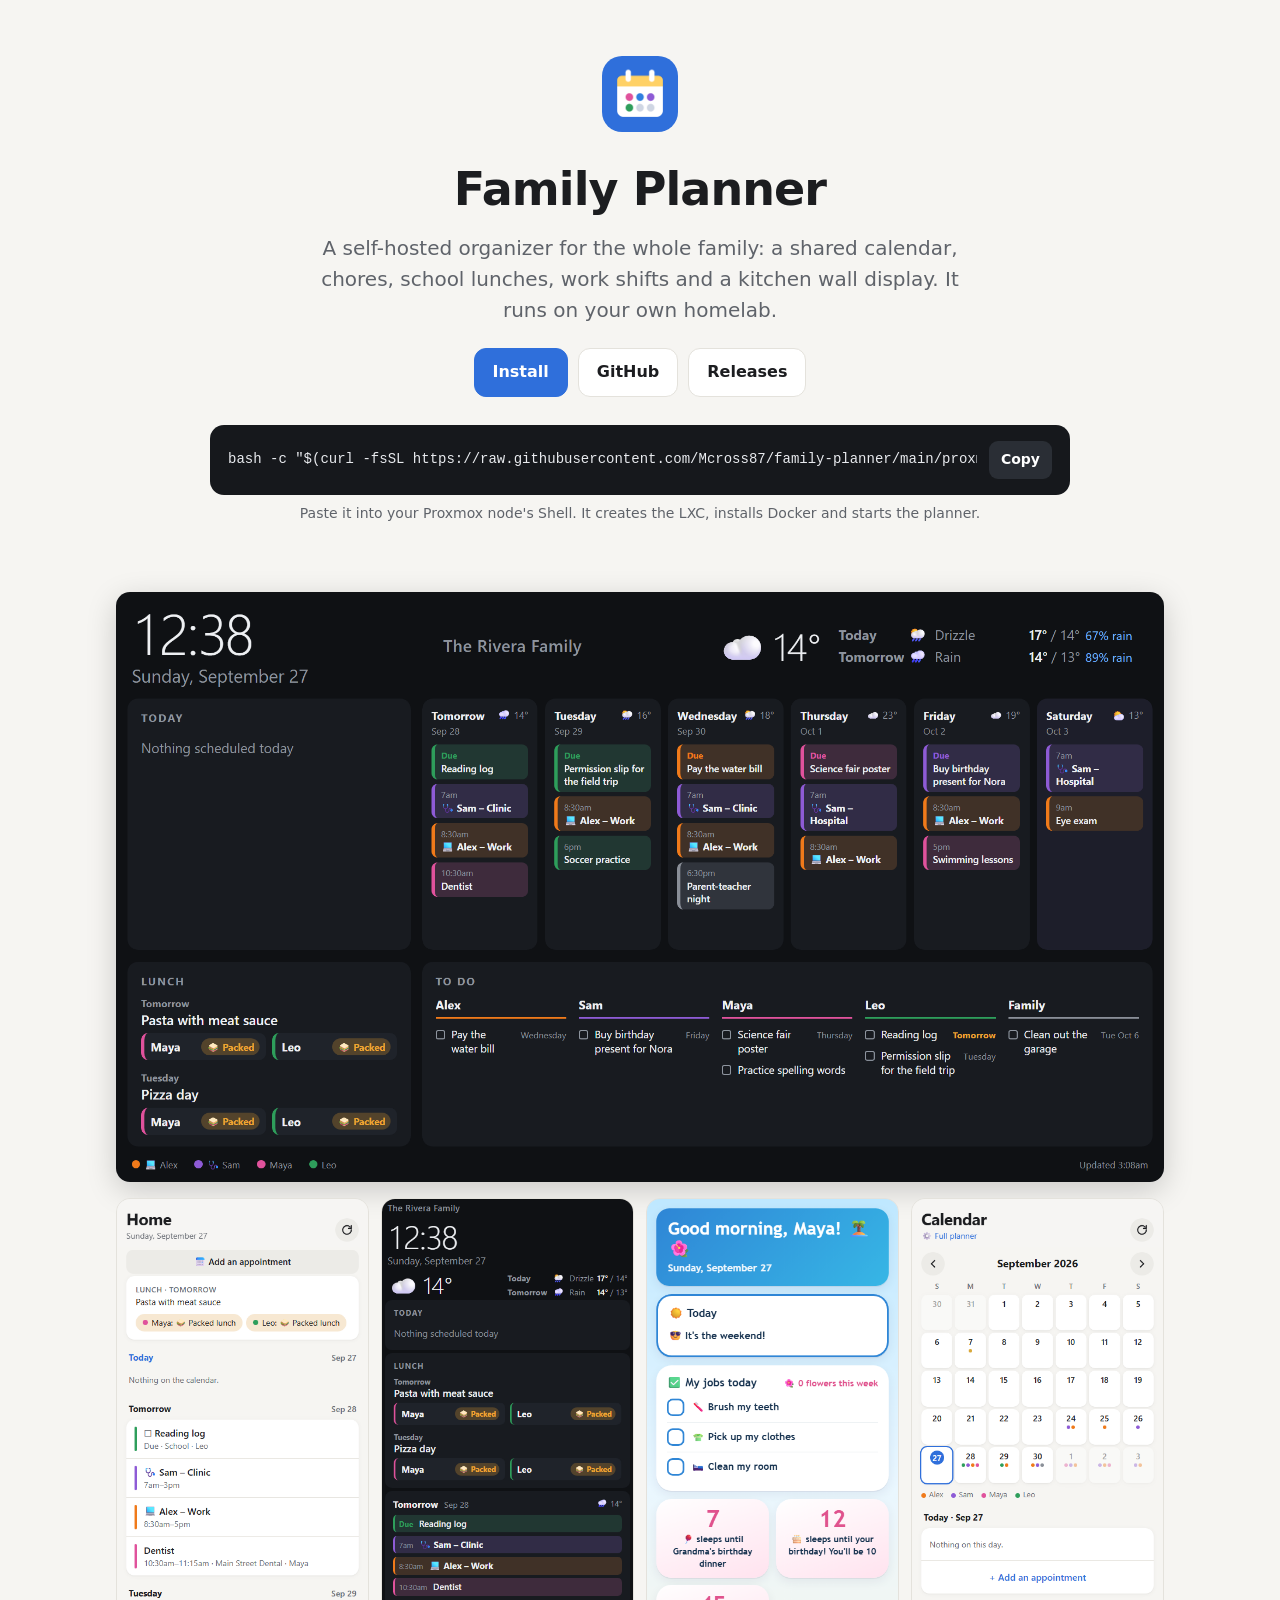
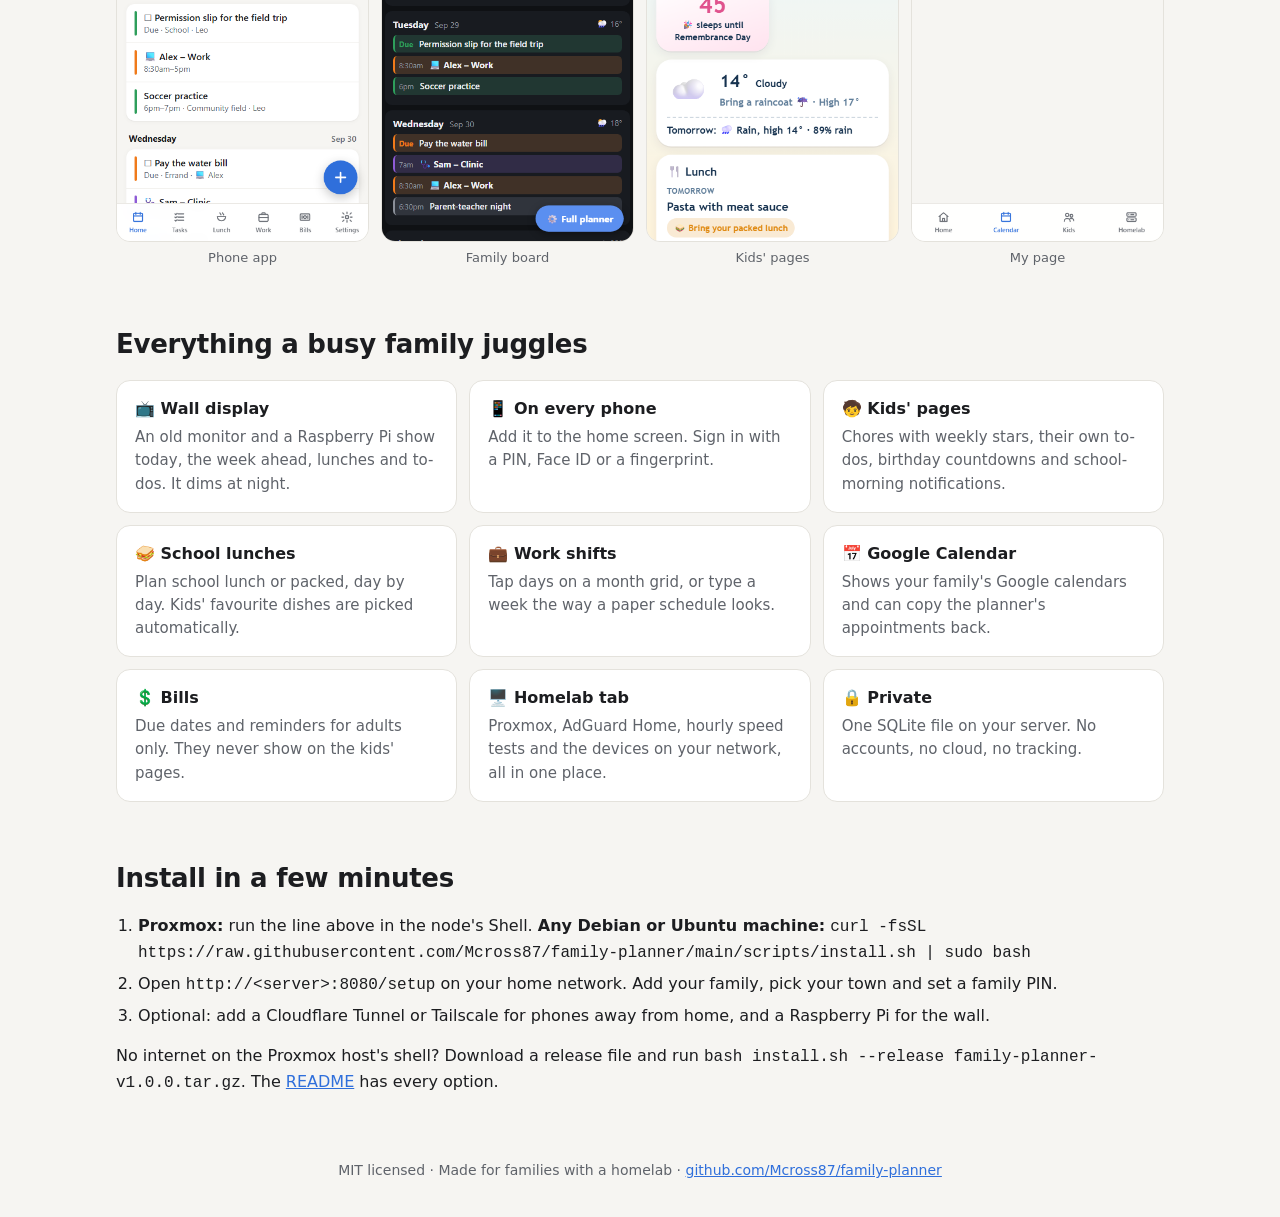
==== docs/index.html @ 089ecfaa "Family Planner v1.0.0 A self-hosted family organizer: wall display, phone app, kids' pages, tasks, a" ====
<!doctype html>
<html lang="en">
<head>
  <meta charset="utf-8">
  <meta name="viewport" content="width=device-width, initial-scale=1">
  <title>Family Planner</title>
  <meta name="description" content="A self-hosted family organizer for your homelab: shared calendar, chores, school lunches, shifts, a wall display and kids' pages. One-line Proxmox install.">
  <link rel="icon" href="screenshots/icon.svg" type="image/svg+xml">
  <style>
    :root { --bg: #f6f5f2; --card: #ffffff; --text: #1c1d20; --muted: #5f636a; --line: #e4e2dc; --accent: #2f6fdb; --code: #16181c; --code-text: #e8eaee; }
    @media (prefers-color-scheme: dark) {
      :root:not([data-theme="light"]) { --bg: #121417; --card: #1c1f24; --text: #eceef1; --muted: #9aa0a8; --line: #2c3036; --accent: #6b9bf2; --code: #0b0c0e; }
    }
    :root[data-theme="dark"] { --bg: #121417; --card: #1c1f24; --text: #eceef1; --muted: #9aa0a8; --line: #2c3036; --accent: #6b9bf2; --code: #0b0c0e; }
    * { box-sizing: border-box; }
    body { margin: 0; background: var(--bg); color: var(--text); font: 16px/1.55 system-ui, -apple-system, "Segoe UI", Roboto, sans-serif; }
    .wrap { max-width: 1080px; margin: 0 auto; padding: 0 16px; }
    header { padding: 56px 0 28px; text-align: center; }
    header img.logo { width: 76px; height: 76px; border-radius: 20px; }
    h1 { font-size: clamp(30px, 5vw, 46px); margin: 14px 0 8px; letter-spacing: -.02em; }
    .lead { font-size: clamp(17px, 2.2vw, 20px); color: var(--muted); max-width: 680px; margin: 0 auto; }
    .buttons { display: flex; gap: 10px; justify-content: center; flex-wrap: wrap; margin: 22px 0 0; }
    .btn { display: inline-block; padding: 11px 18px; border-radius: 12px; font-weight: 650; text-decoration: none; border: 1px solid var(--line); color: var(--text); background: var(--card); }
    .btn.primary { background: var(--accent); border-color: var(--accent); color: #fff; }
    .install { background: var(--code); color: var(--code-text); border-radius: 14px; padding: 16px 18px; margin: 28px auto 0; max-width: 860px;
               display: flex; gap: 12px; align-items: center; }
    .install code { font: 14px/1.5 ui-monospace, SFMono-Regular, Menlo, Consolas, monospace; overflow-x: auto; white-space: nowrap; flex: 1; }
    .install button { flex: none; border: 0; border-radius: 9px; padding: 8px 12px; font: inherit; font-size: 14px; font-weight: 600; background: #2a2e35; color: #fff; cursor: pointer; }
    .note { text-align: center; color: var(--muted); font-size: 14px; margin: 8px 0 0; }
    .shot-wide { margin: 40px 0 16px; }
    .shot-wide img { width: 100%; border-radius: 14px; display: block; box-shadow: 0 8px 30px rgba(0,0,0,.18); }
    .shots { display: grid; grid-template-columns: repeat(4, minmax(0, 1fr)); gap: 12px; }
    .shots figure { margin: 0; }
    .shots img { width: 100%; border-radius: 14px; display: block; border: 1px solid var(--line); }
    figcaption { font-size: 13px; color: var(--muted); text-align: center; margin-top: 6px; }
    h2 { font-size: 26px; margin: 56px 0 16px; letter-spacing: -.01em; }
    .grid { display: grid; grid-template-columns: repeat(3, minmax(0, 1fr)); gap: 12px; }
    .card { background: var(--card); border: 1px solid var(--line); border-radius: 14px; padding: 16px 18px; }
    .card h3 { margin: 0 0 4px; font-size: 16px; }
    .card p { margin: 0; color: var(--muted); font-size: 15px; }
    ol.steps { padding-left: 22px; } ol.steps li { margin: 6px 0; }
    pre { background: var(--code); color: var(--code-text); border-radius: 12px; padding: 14px 16px; overflow-x: auto; font: 13.5px/1.55 ui-monospace, SFMono-Regular, Menlo, Consolas, monospace; }
    footer { color: var(--muted); font-size: 14px; text-align: center; padding: 48px 0 40px; }
    a { color: var(--accent); }
    @media (max-width: 760px) { .shots { grid-template-columns: repeat(2, minmax(0, 1fr)); } .grid { grid-template-columns: 1fr; } .install { flex-direction: column; align-items: stretch; } }
  </style>
</head>
<body>
  <div class="wrap">
    <header>
      <img class="logo" src="screenshots/icon-180.png" alt="">
      <h1>Family Planner</h1>
      <p class="lead">A self-hosted organizer for the whole family: a shared calendar, chores, school lunches,
        work shifts and a kitchen wall display. It runs on your own homelab.</p>
      <div class="buttons">
        <a class="btn primary" href="https://github.com/Mcross87/family-planner#install">Install</a>
        <a class="btn" href="https://github.com/Mcross87/family-planner">GitHub</a>
        <a class="btn" href="https://github.com/Mcross87/family-planner/releases">Releases</a>
      </div>
      <div class="install">
        <code id="one-liner">bash -c "$(curl -fsSL https://raw.githubusercontent.com/Mcross87/family-planner/main/proxmox/install.sh)"</code>
        <button type="button" id="copy">Copy</button>
      </div>
      <p class="note">Paste it into your Proxmox node's Shell. It creates the LXC, installs Docker and starts the planner.</p>
    </header>

    <div class="shot-wide"><img src="screenshots/wall-display.png" alt="The wall display: clock, weather, today, the next six days, lunches and to-dos"></div>
    <div class="shots">
      <figure><img src="screenshots/phone-home.png" alt="Phone app home"><figcaption>Phone app</figcaption></figure>
      <figure><img src="screenshots/phone-board.png" alt="Family board on a phone"><figcaption>Family board</figcaption></figure>
      <figure><img src="screenshots/kids-page.png" alt="A kid's page"><figcaption>Kids' pages</figcaption></figure>
      <figure><img src="screenshots/my-page-calendar.png" alt="Month calendar"><figcaption>My page</figcaption></figure>
    </div>

    <h2>Everything a busy family juggles</h2>
    <div class="grid">
      <div class="card"><h3>📺 Wall display</h3><p>An old monitor and a Raspberry Pi show today, the week ahead, lunches and to-dos. It dims at night.</p></div>
      <div class="card"><h3>📱 On every phone</h3><p>Add it to the home screen. Sign in with a PIN, Face ID or a fingerprint.</p></div>
      <div class="card"><h3>🧒 Kids' pages</h3><p>Chores with weekly stars, their own to-dos, birthday countdowns and school-morning notifications.</p></div>
      <div class="card"><h3>🥪 School lunches</h3><p>Plan school lunch or packed, day by day. Kids' favourite dishes are picked automatically.</p></div>
      <div class="card"><h3>💼 Work shifts</h3><p>Tap days on a month grid, or type a week the way a paper schedule looks.</p></div>
      <div class="card"><h3>📅 Google Calendar</h3><p>Shows your family's Google calendars and can copy the planner's appointments back.</p></div>
      <div class="card"><h3>💲 Bills</h3><p>Due dates and reminders for adults only. They never show on the kids' pages.</p></div>
      <div class="card"><h3>🖥️ Homelab tab</h3><p>Proxmox, AdGuard Home, hourly speed tests and the devices on your network, all in one place.</p></div>
      <div class="card"><h3>🔒 Private</h3><p>One SQLite file on your server. No accounts, no cloud, no tracking.</p></div>
    </div>

    <h2>Install in a few minutes</h2>
    <ol class="steps">
      <li><b>Proxmox:</b> run the line above in the node's Shell. <b>Any Debian or Ubuntu machine:</b>
        <code>curl -fsSL https://raw.githubusercontent.com/Mcross87/family-planner/main/scripts/install.sh | sudo bash</code></li>
      <li>Open <code>http://&lt;server&gt;:8080/setup</code> on your home network. Add your family, pick your town and set a family PIN.</li>
      <li>Optional: add a Cloudflare Tunnel or Tailscale for phones away from home, and a Raspberry Pi for the wall.</li>
    </ol>
    <p>No internet on the Proxmox host's shell? Download a release file and run
      <code>bash install.sh --release family-planner-v1.0.0.tar.gz</code>. The <a href="https://github.com/Mcross87/family-planner#install">README</a> has every option.</p>

    <footer>MIT licensed · Made for families with a homelab · <a href="https://github.com/Mcross87/family-planner">github.com/Mcross87/family-planner</a></footer>
  </div>
  <script>
    document.getElementById("copy").addEventListener("click", async e => {
      try { await navigator.clipboard.writeText(document.getElementById("one-liner").textContent); e.target.textContent = "Copied"; }
      catch (_) { e.target.textContent = "Select and copy"; }
      setTimeout(() => (e.target.textContent = "Copy"), 1800);
    });
  </script>
</body>
</html>
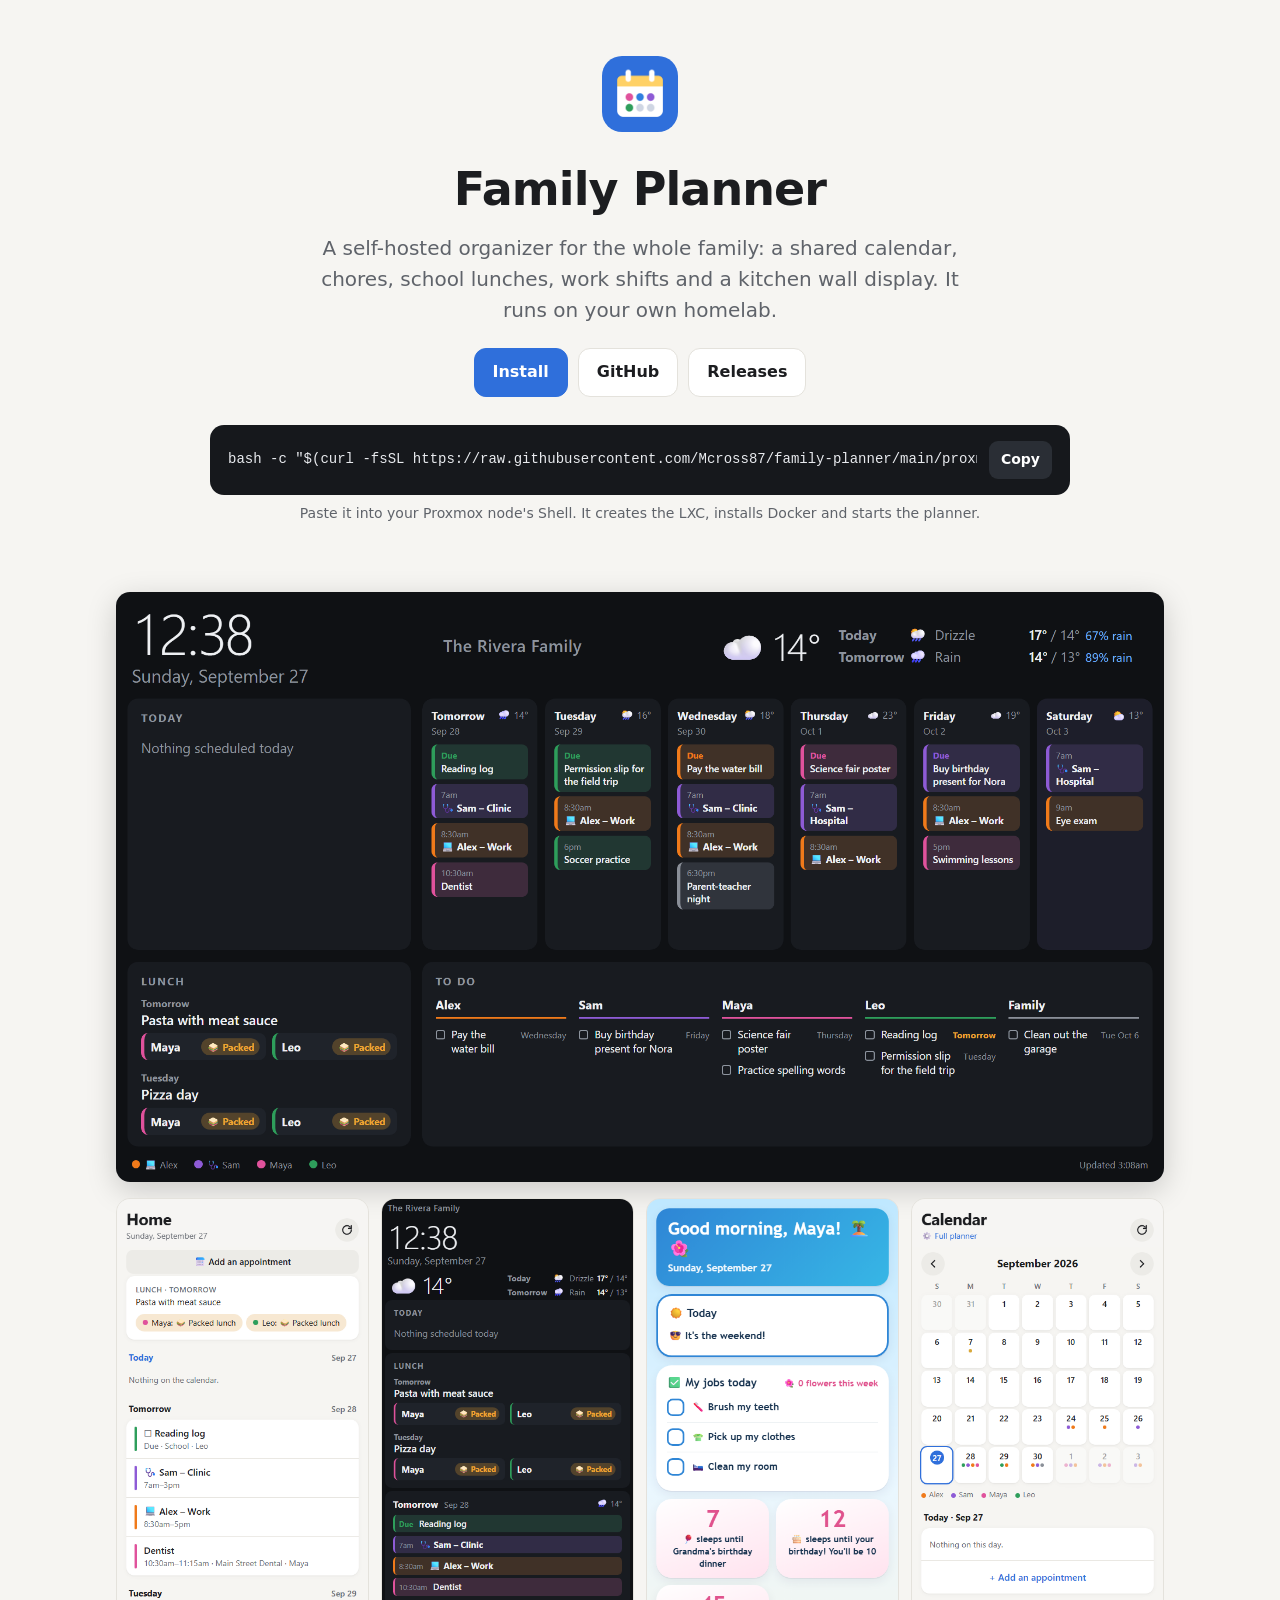
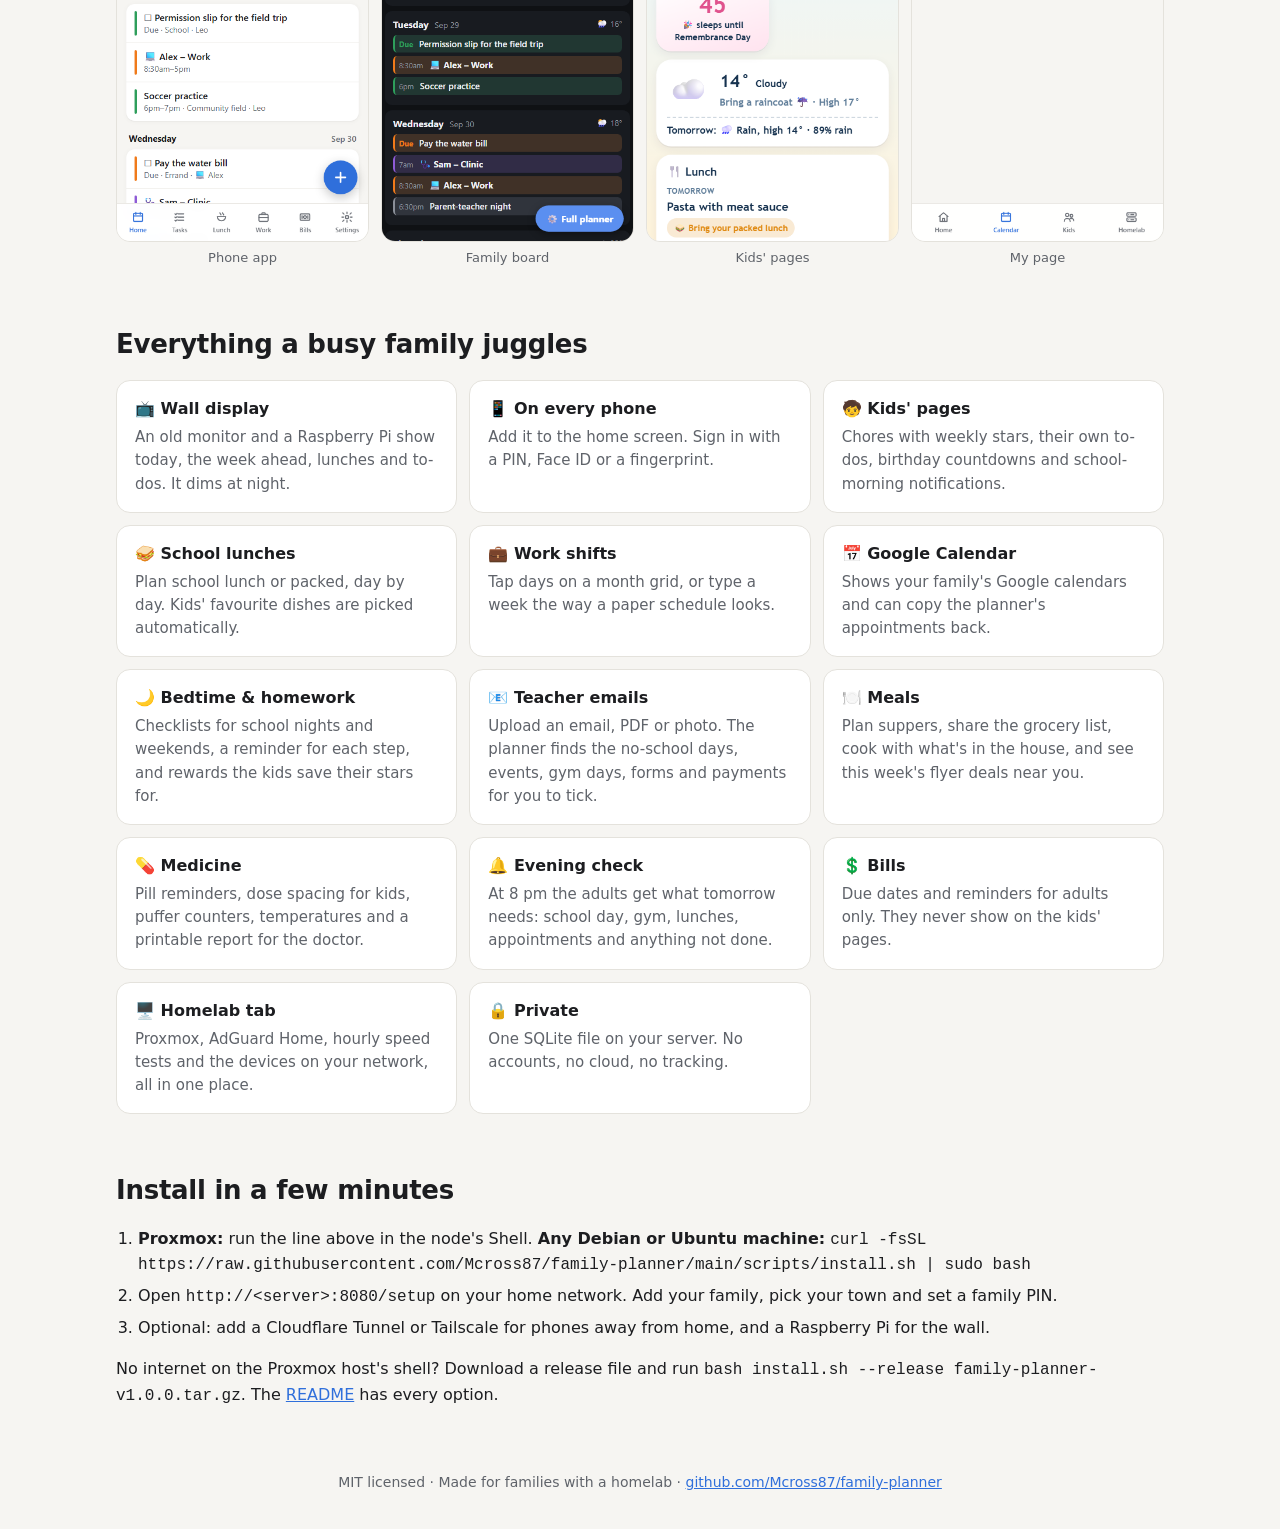
==== commit 4ae09e56: "Family Planner v1.1.0 Bedtime and homework routines, rewards, teacher emails (with OCR), meals and f" ====
--- a/docs/index.html
+++ b/docs/index.html
@@ -4,7 +4,7 @@
   <meta charset="utf-8">
   <meta name="viewport" content="width=device-width, initial-scale=1">
   <title>Family Planner</title>
-  <meta name="description" content="A self-hosted family organizer for your homelab: shared calendar, chores, school lunches, shifts, a wall display and kids' pages. One-line Proxmox install.">
+  <meta name="description" content="A self-hosted family organizer for your homelab: shared calendar, chores, school lunches, meals, medicine, shifts, a wall display and kids' pages. One-line Proxmox install.">
   <link rel="icon" href="screenshots/icon.svg" type="image/svg+xml">
   <style>
     :root { --bg: #f6f5f2; --card: #ffffff; --text: #1c1d20; --muted: #5f636a; --line: #e4e2dc; --accent: #2f6fdb; --code: #16181c; --code-text: #e8eaee; }
@@ -80,6 +80,11 @@
       <div class="card"><h3>🥪 School lunches</h3><p>Plan school lunch or packed, day by day. Kids' favourite dishes are picked automatically.</p></div>
       <div class="card"><h3>💼 Work shifts</h3><p>Tap days on a month grid, or type a week the way a paper schedule looks.</p></div>
       <div class="card"><h3>📅 Google Calendar</h3><p>Shows your family's Google calendars and can copy the planner's appointments back.</p></div>
+      <div class="card"><h3>🌙 Bedtime &amp; homework</h3><p>Checklists for school nights and weekends, a reminder for each step, and rewards the kids save their stars for.</p></div>
+      <div class="card"><h3>📧 Teacher emails</h3><p>Upload an email, PDF or photo. The planner finds the no-school days, events, gym days, forms and payments for you to tick.</p></div>
+      <div class="card"><h3>🍽️ Meals</h3><p>Plan suppers, share the grocery list, cook with what's in the house, and see this week's flyer deals near you.</p></div>
+      <div class="card"><h3>💊 Medicine</h3><p>Pill reminders, dose spacing for kids, puffer counters, temperatures and a printable report for the doctor.</p></div>
+      <div class="card"><h3>🔔 Evening check</h3><p>At 8 pm the adults get what tomorrow needs: school day, gym, lunches, appointments and anything not done.</p></div>
       <div class="card"><h3>💲 Bills</h3><p>Due dates and reminders for adults only. They never show on the kids' pages.</p></div>
       <div class="card"><h3>🖥️ Homelab tab</h3><p>Proxmox, AdGuard Home, hourly speed tests and the devices on your network, all in one place.</p></div>
       <div class="card"><h3>🔒 Private</h3><p>One SQLite file on your server. No accounts, no cloud, no tracking.</p></div>
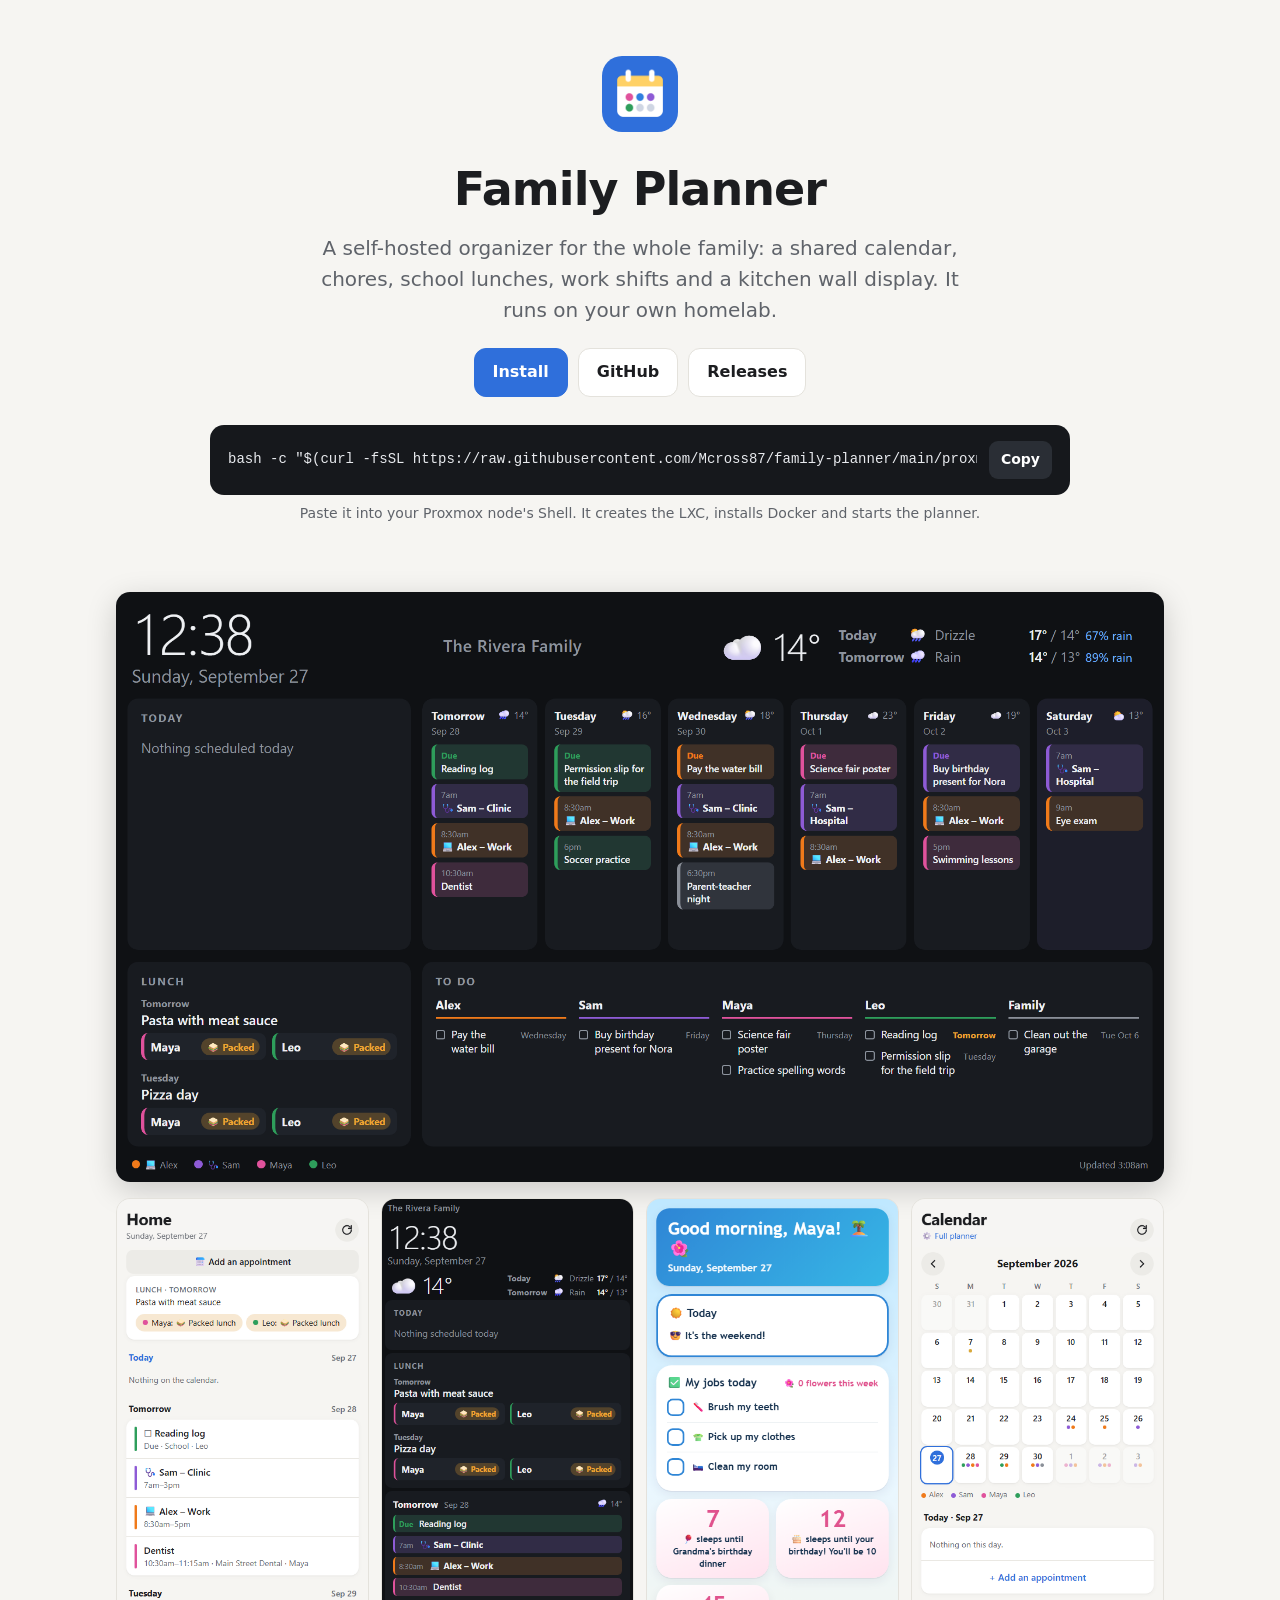
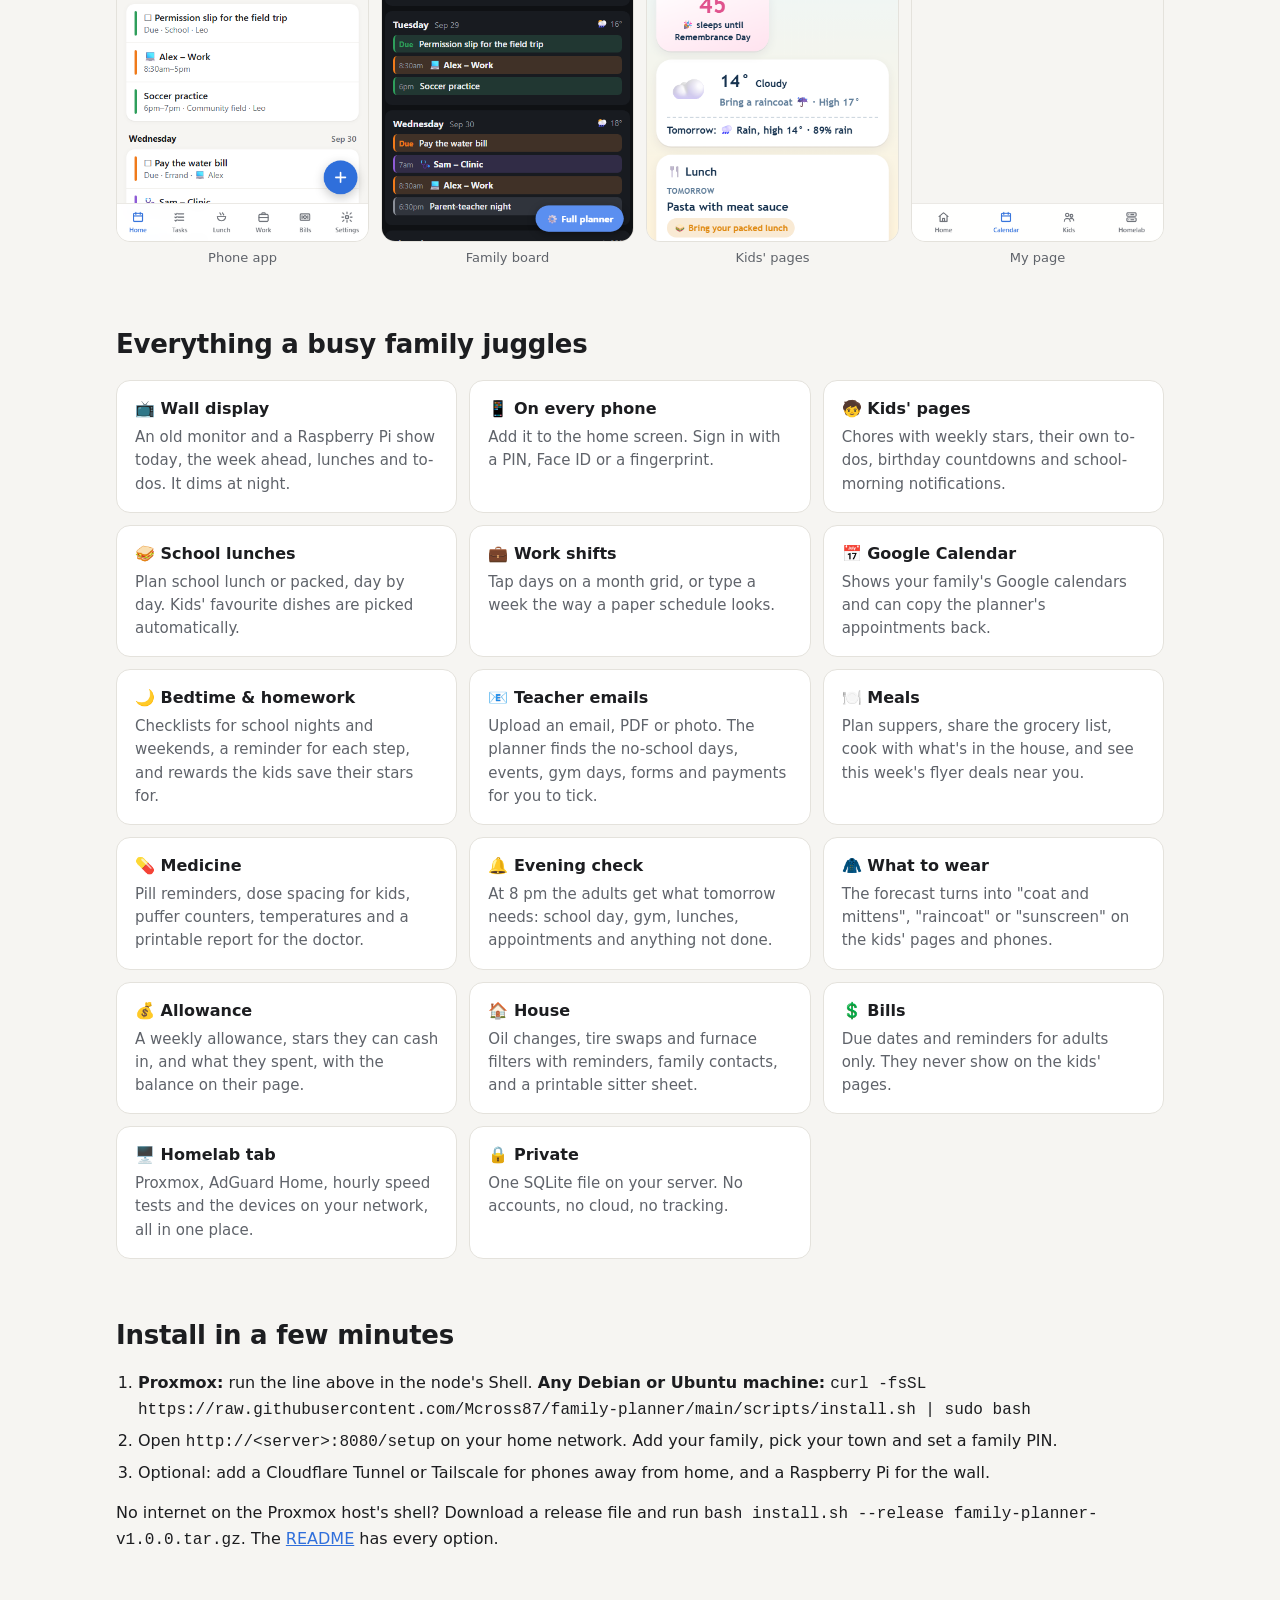
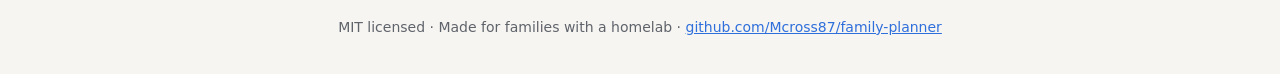
==== commit 63f7879f: "Family Planner v1.2.0 What to wear from the forecast, kids' money (allowance, stars cashed in, spend" ====
--- a/docs/index.html
+++ b/docs/index.html
@@ -85,6 +85,9 @@
       <div class="card"><h3>🍽️ Meals</h3><p>Plan suppers, share the grocery list, cook with what's in the house, and see this week's flyer deals near you.</p></div>
       <div class="card"><h3>💊 Medicine</h3><p>Pill reminders, dose spacing for kids, puffer counters, temperatures and a printable report for the doctor.</p></div>
       <div class="card"><h3>🔔 Evening check</h3><p>At 8 pm the adults get what tomorrow needs: school day, gym, lunches, appointments and anything not done.</p></div>
+      <div class="card"><h3>🧥 What to wear</h3><p>The forecast turns into "coat and mittens", "raincoat" or "sunscreen" on the kids' pages and phones.</p></div>
+      <div class="card"><h3>💰 Allowance</h3><p>A weekly allowance, stars they can cash in, and what they spent, with the balance on their page.</p></div>
+      <div class="card"><h3>🏠 House</h3><p>Oil changes, tire swaps and furnace filters with reminders, family contacts, and a printable sitter sheet.</p></div>
       <div class="card"><h3>💲 Bills</h3><p>Due dates and reminders for adults only. They never show on the kids' pages.</p></div>
       <div class="card"><h3>🖥️ Homelab tab</h3><p>Proxmox, AdGuard Home, hourly speed tests and the devices on your network, all in one place.</p></div>
       <div class="card"><h3>🔒 Private</h3><p>One SQLite file on your server. No accounts, no cloud, no tracking.</p></div>
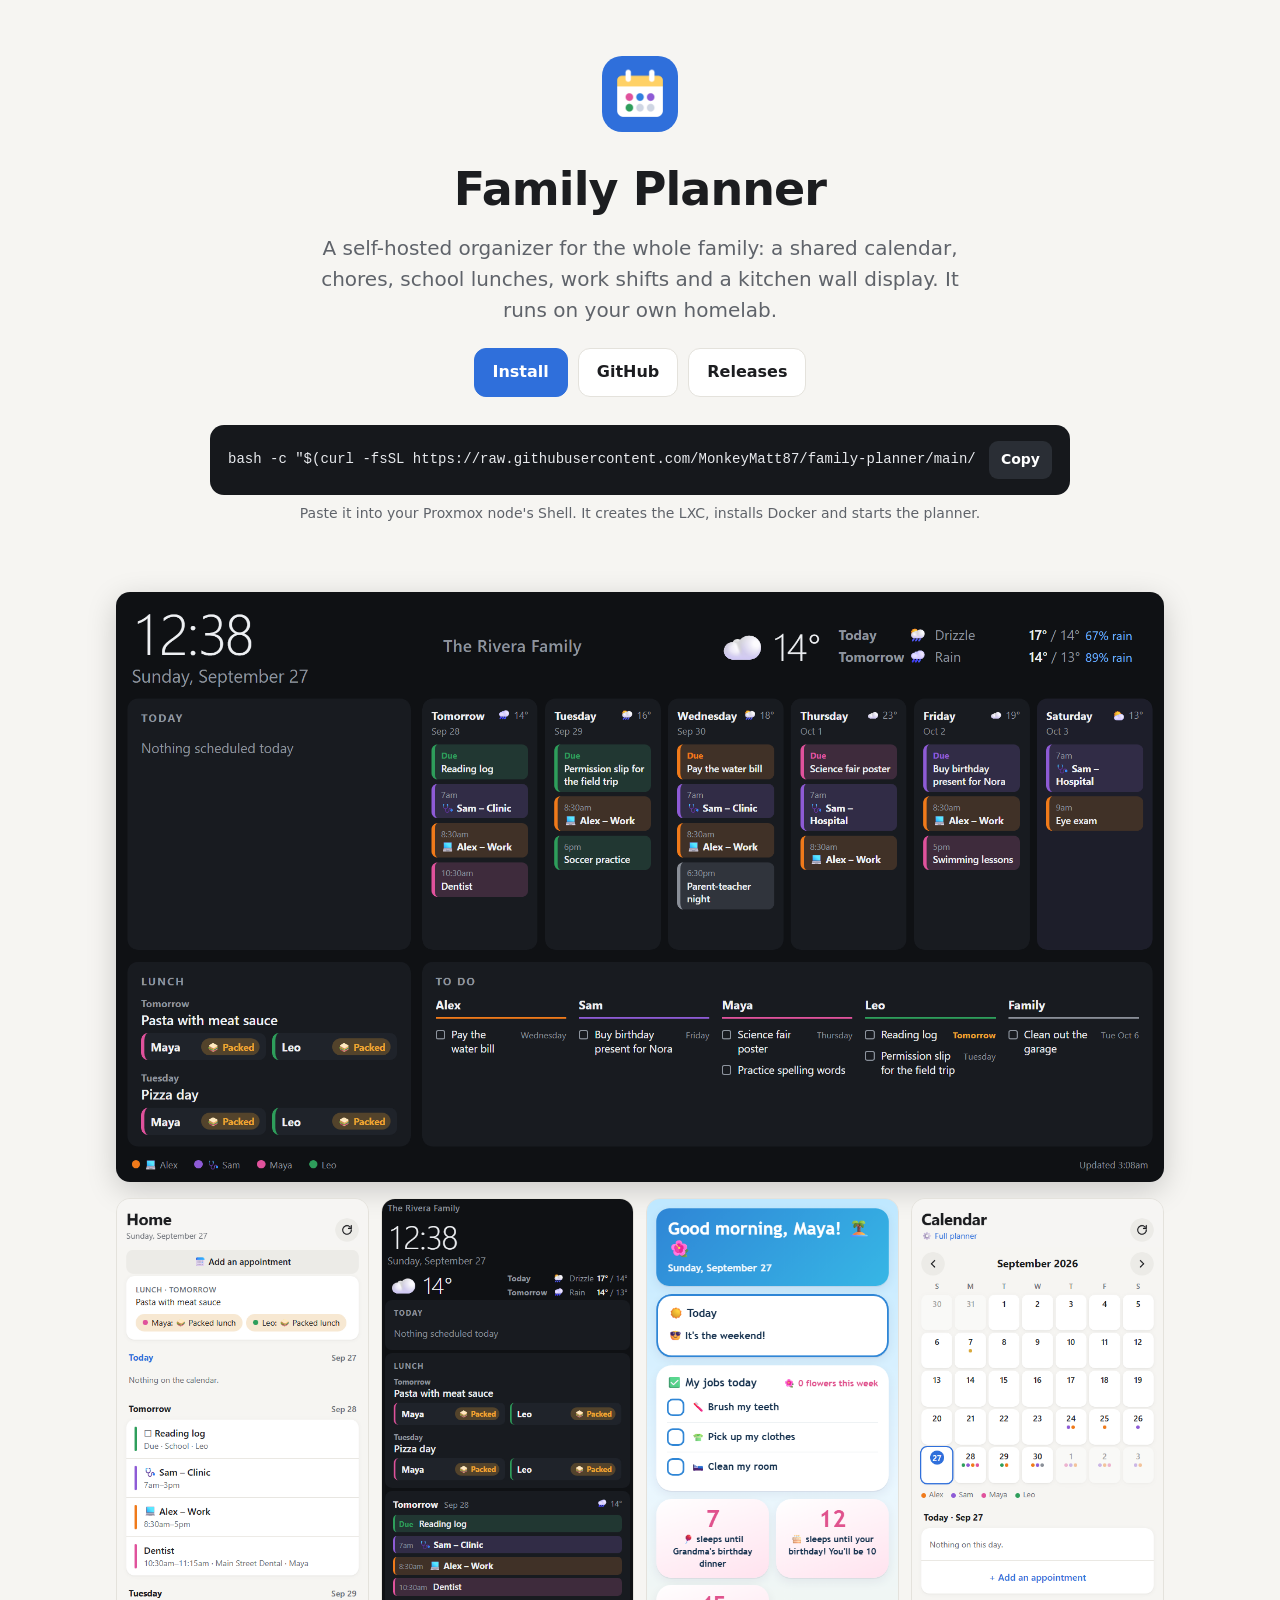
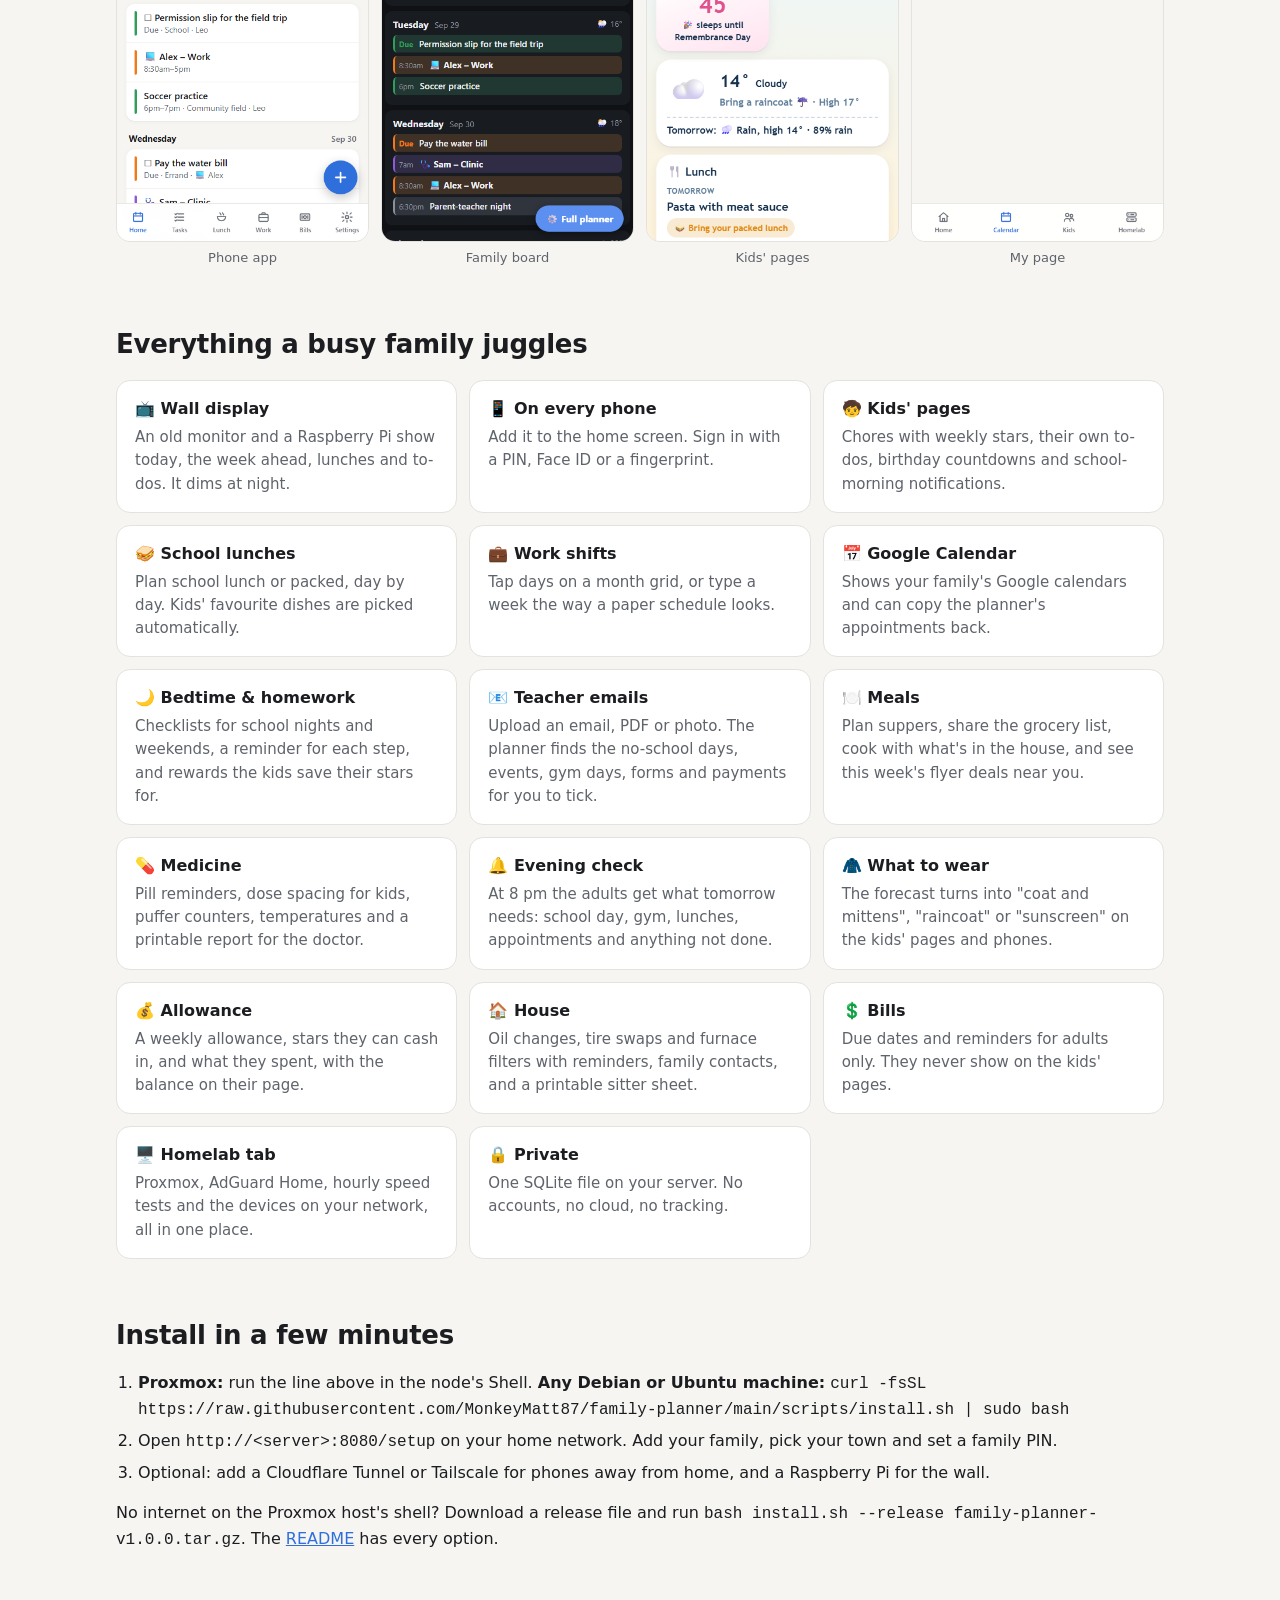
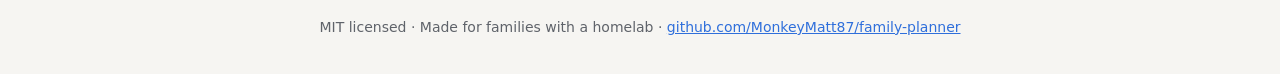
==== commit 22d16a3c: "Point the installers, README and site at github.com/MonkeyMatt87/family-planner Co-Authored-By: Clau" ====
--- a/docs/index.html
+++ b/docs/index.html
@@ -53,12 +53,12 @@
       <p class="lead">A self-hosted organizer for the whole family: a shared calendar, chores, school lunches,
         work shifts and a kitchen wall display. It runs on your own homelab.</p>
       <div class="buttons">
-        <a class="btn primary" href="https://github.com/Mcross87/family-planner#install">Install</a>
-        <a class="btn" href="https://github.com/Mcross87/family-planner">GitHub</a>
-        <a class="btn" href="https://github.com/Mcross87/family-planner/releases">Releases</a>
+        <a class="btn primary" href="https://github.com/MonkeyMatt87/family-planner#install">Install</a>
+        <a class="btn" href="https://github.com/MonkeyMatt87/family-planner">GitHub</a>
+        <a class="btn" href="https://github.com/MonkeyMatt87/family-planner/releases">Releases</a>
       </div>
       <div class="install">
-        <code id="one-liner">bash -c "$(curl -fsSL https://raw.githubusercontent.com/Mcross87/family-planner/main/proxmox/install.sh)"</code>
+        <code id="one-liner">bash -c "$(curl -fsSL https://raw.githubusercontent.com/MonkeyMatt87/family-planner/main/proxmox/install.sh)"</code>
         <button type="button" id="copy">Copy</button>
       </div>
       <p class="note">Paste it into your Proxmox node's Shell. It creates the LXC, installs Docker and starts the planner.</p>
@@ -96,14 +96,14 @@
     <h2>Install in a few minutes</h2>
     <ol class="steps">
       <li><b>Proxmox:</b> run the line above in the node's Shell. <b>Any Debian or Ubuntu machine:</b>
-        <code>curl -fsSL https://raw.githubusercontent.com/Mcross87/family-planner/main/scripts/install.sh | sudo bash</code></li>
+        <code>curl -fsSL https://raw.githubusercontent.com/MonkeyMatt87/family-planner/main/scripts/install.sh | sudo bash</code></li>
       <li>Open <code>http://&lt;server&gt;:8080/setup</code> on your home network. Add your family, pick your town and set a family PIN.</li>
       <li>Optional: add a Cloudflare Tunnel or Tailscale for phones away from home, and a Raspberry Pi for the wall.</li>
     </ol>
     <p>No internet on the Proxmox host's shell? Download a release file and run
-      <code>bash install.sh --release family-planner-v1.0.0.tar.gz</code>. The <a href="https://github.com/Mcross87/family-planner#install">README</a> has every option.</p>
+      <code>bash install.sh --release family-planner-v1.0.0.tar.gz</code>. The <a href="https://github.com/MonkeyMatt87/family-planner#install">README</a> has every option.</p>
 
-    <footer>MIT licensed · Made for families with a homelab · <a href="https://github.com/Mcross87/family-planner">github.com/Mcross87/family-planner</a></footer>
+    <footer>MIT licensed · Made for families with a homelab · <a href="https://github.com/MonkeyMatt87/family-planner">github.com/MonkeyMatt87/family-planner</a></footer>
   </div>
   <script>
     document.getElementById("copy").addEventListener("click", async e => {
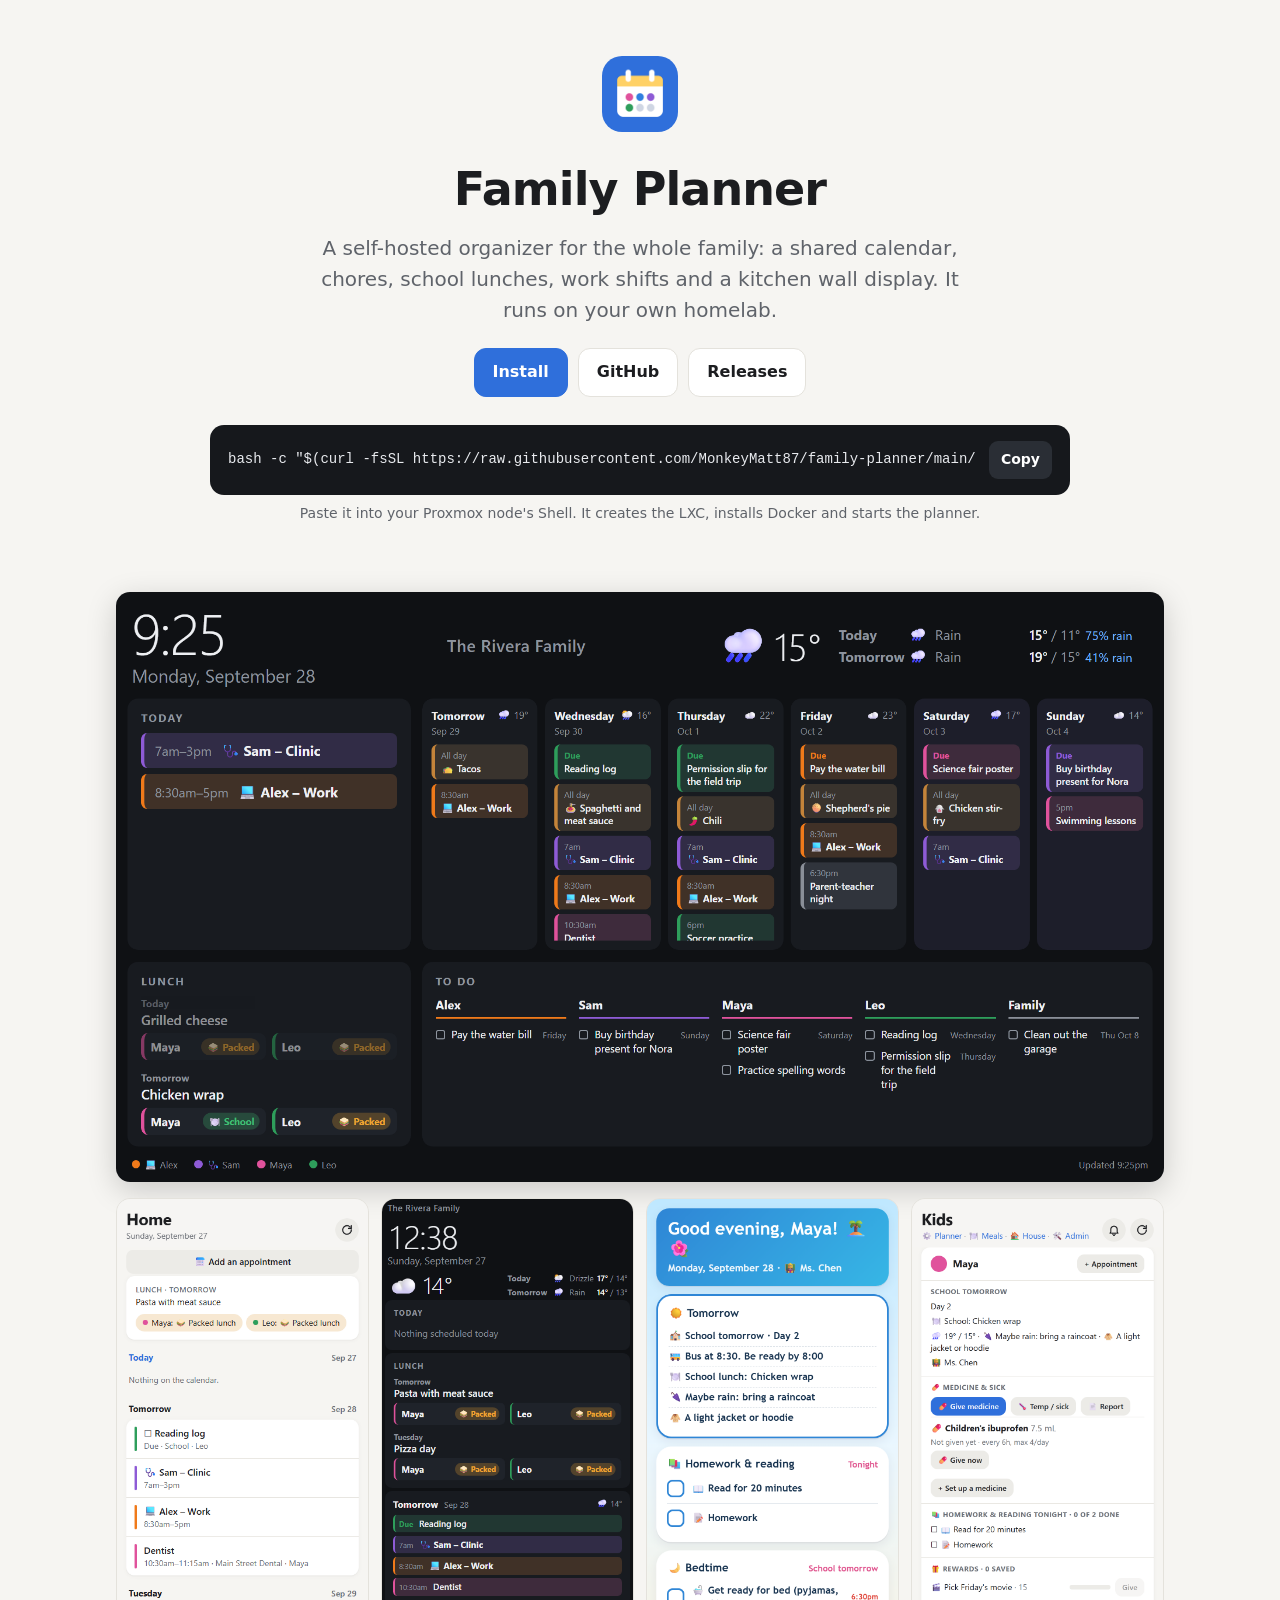
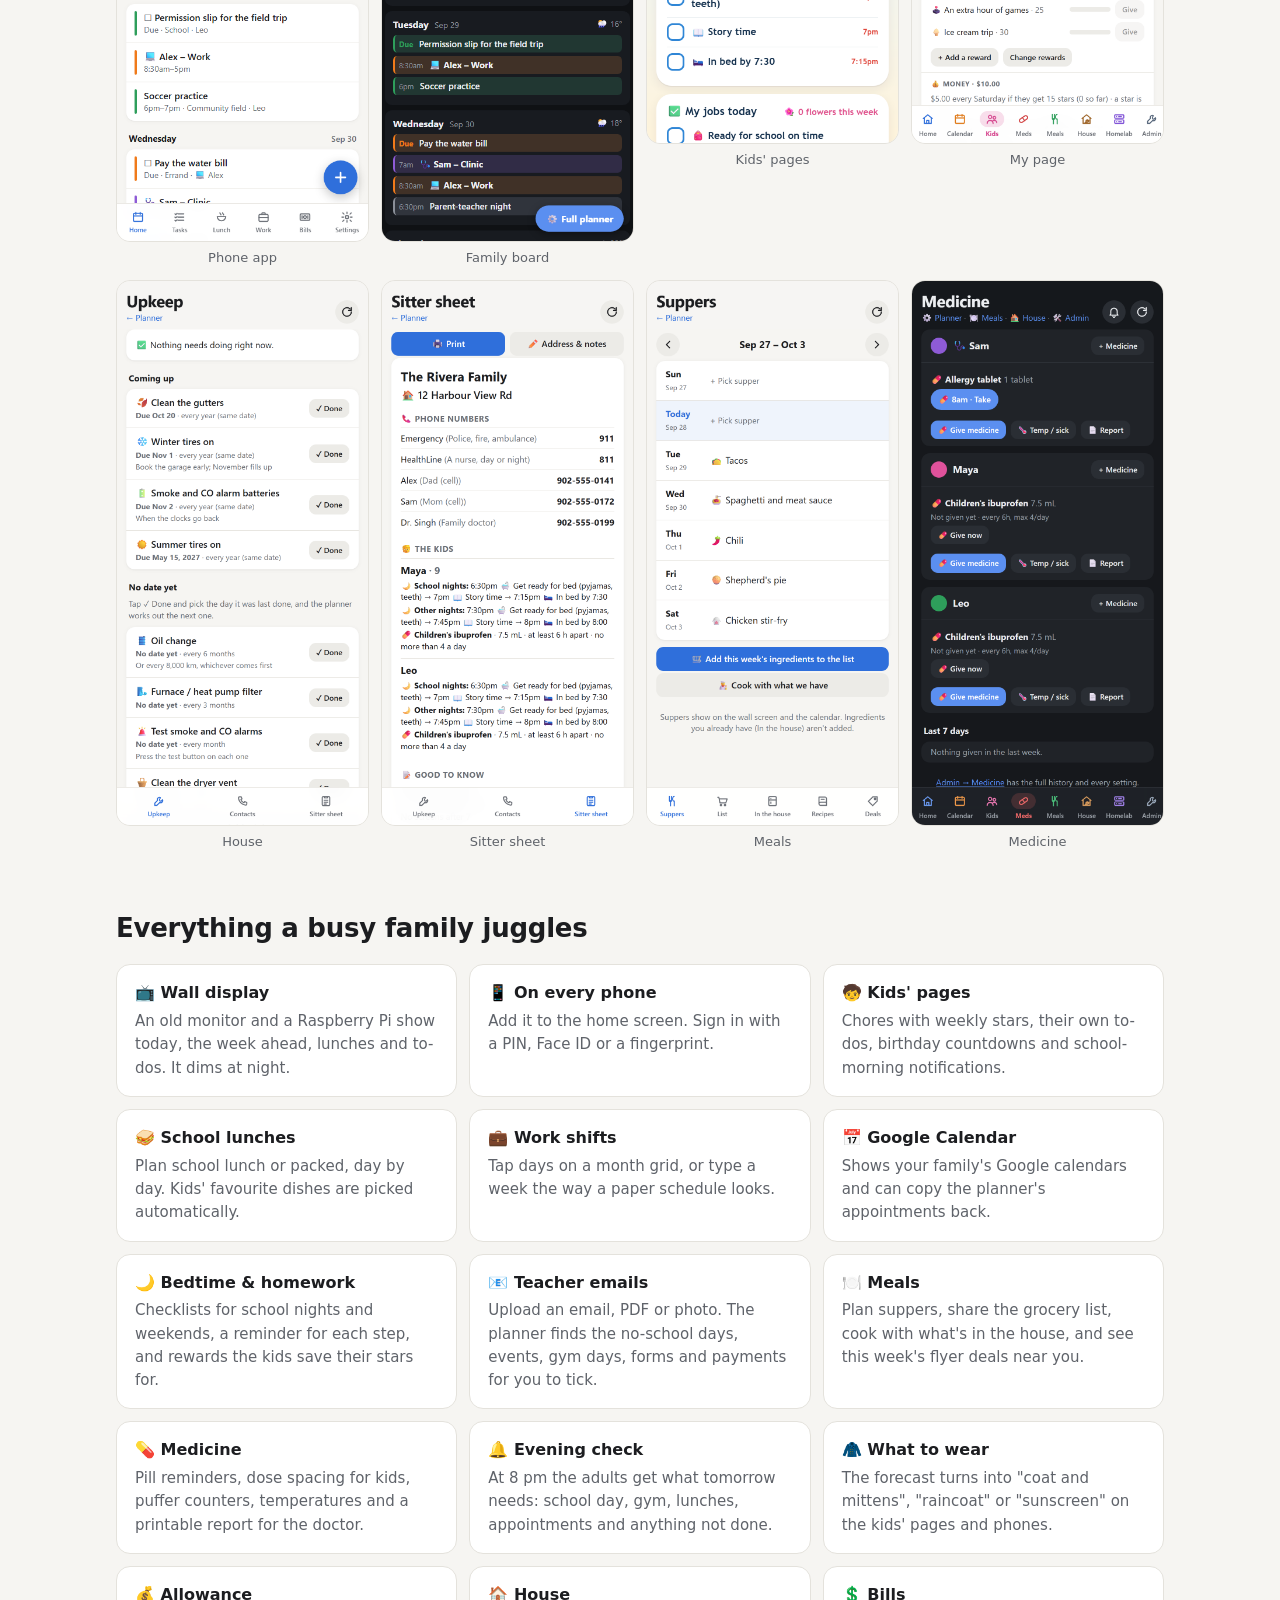
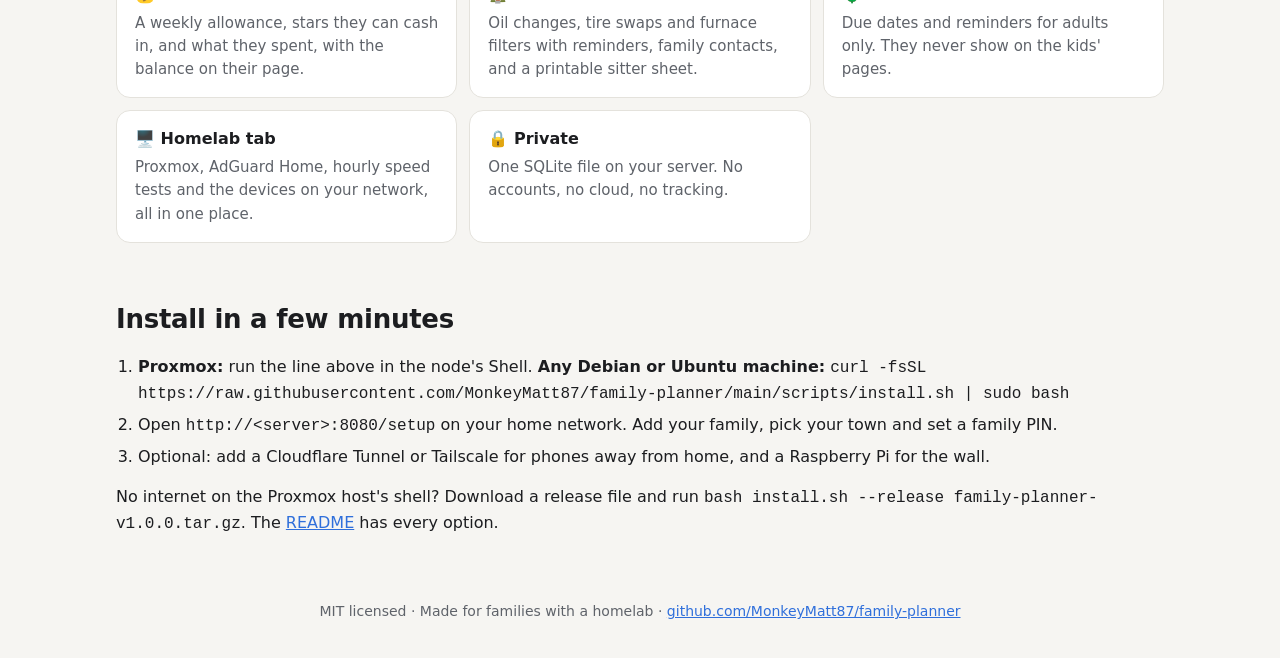
==== commit 536aa4d8: "v1.2.1: emergency numbers when the country is set after the first start; new screenshots, issue form" ====
--- a/docs/index.html
+++ b/docs/index.html
@@ -69,7 +69,11 @@
       <figure><img src="screenshots/phone-home.png" alt="Phone app home"><figcaption>Phone app</figcaption></figure>
       <figure><img src="screenshots/phone-board.png" alt="Family board on a phone"><figcaption>Family board</figcaption></figure>
       <figure><img src="screenshots/kids-page.png" alt="A kid's page"><figcaption>Kids' pages</figcaption></figure>
-      <figure><img src="screenshots/my-page-calendar.png" alt="Month calendar"><figcaption>My page</figcaption></figure>
+      <figure><img src="screenshots/phone-my-page-kids.png" alt="My page: a card for each kid"><figcaption>My page</figcaption></figure>
+      <figure><img src="screenshots/phone-house-upkeep.png" alt="Car and house upkeep"><figcaption>House</figcaption></figure>
+      <figure><img src="screenshots/phone-sitter-sheet.png" alt="The sitter sheet"><figcaption>Sitter sheet</figcaption></figure>
+      <figure><img src="screenshots/phone-suppers.png" alt="The week's suppers"><figcaption>Meals</figcaption></figure>
+      <figure><img src="screenshots/phone-medicine.png" alt="Medicine"><figcaption>Medicine</figcaption></figure>
     </div>
 
     <h2>Everything a busy family juggles</h2>
